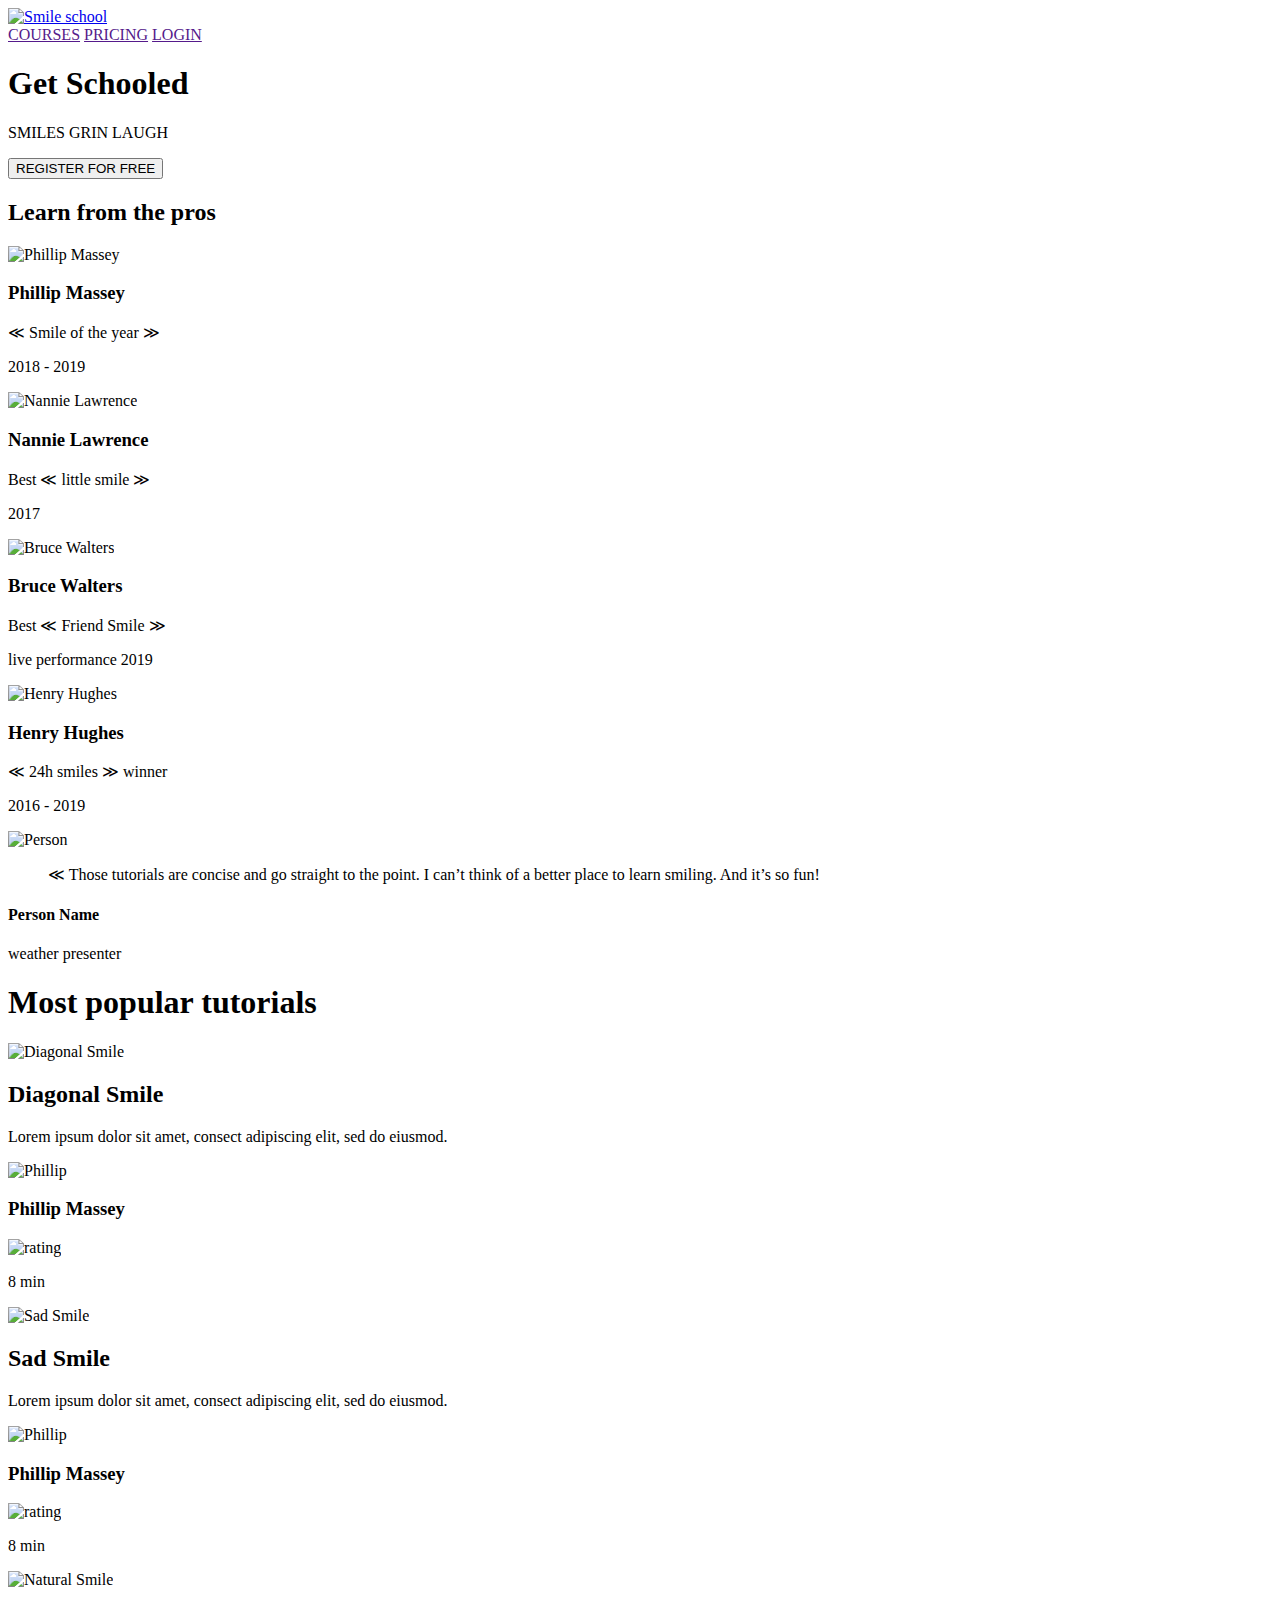
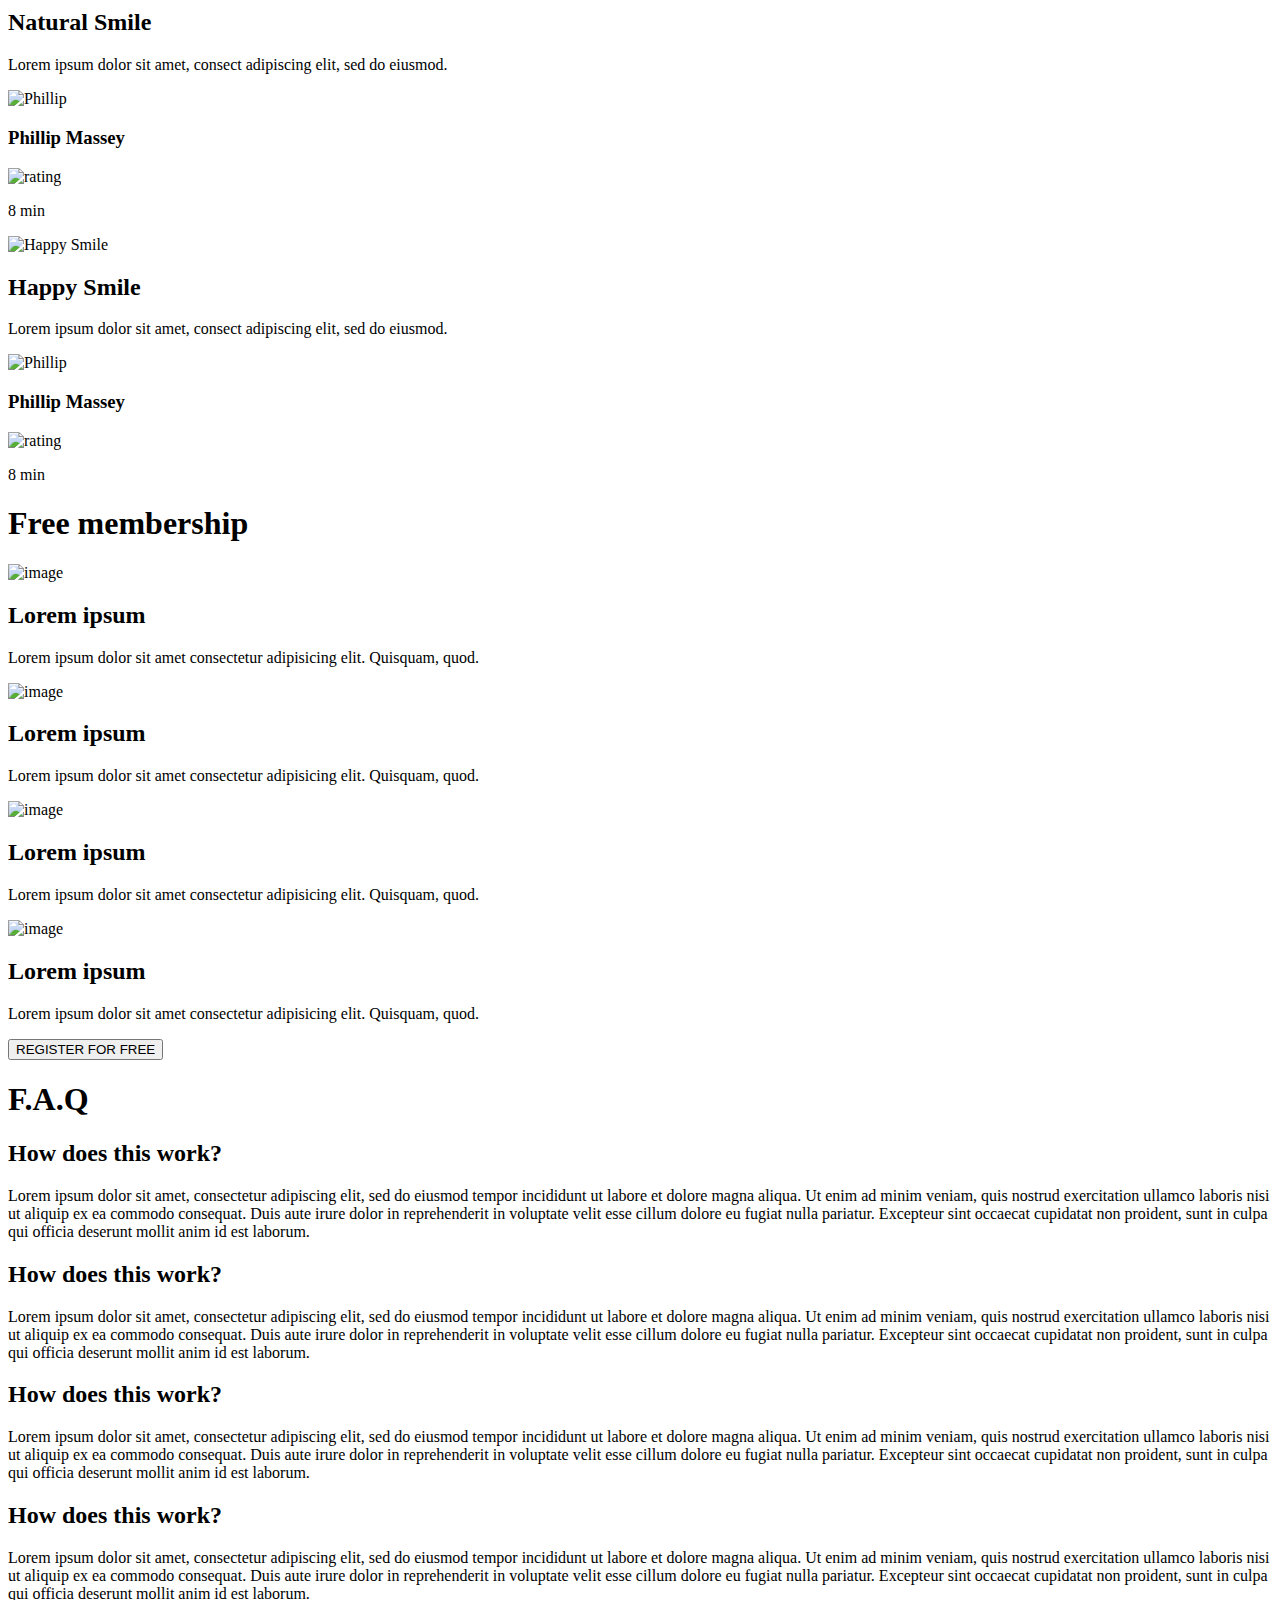
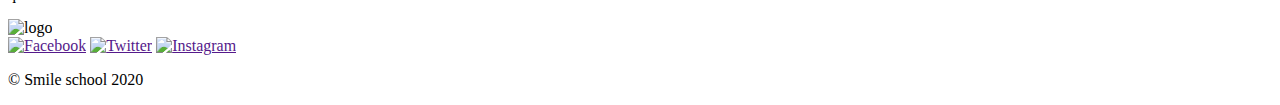
==== css_advanced/index.html @ 61620a1b "my web" ====
<!DOCTYPE html>
<html lang="en">
<head>
  <title>School Page</title>
</head>
<body>
  <header>
    <div><a href="http://bitly.ws/Gkir"><img src="./imgs/smile_school_logo.png" alt="Smile school"></a>
    </div>
    <div>
        <a href="">COURSES</a>
        <a href="">PRICING</a>
        <a href="">LOGIN</a>
    </div>
  </header>
  <main>
    <section>
        <div>
            <h1>Get Schooled
            </h1>
            <p>
                <span>SMILES</span>
                <span>GRIN</span>
                <span>LAUGH</span>
            </p>
            <button>REGISTER FOR FREE</button>
        </div>
        <div>
            <h2><span>Learn</span> from the pros</h2>
            <div>
            <img src="./imgs/Phillip.png" alt="Phillip Massey">
            <h3>Phillip Massey</h3>
            <p>&NestedLessLess; Smile of the year &NestedGreaterGreater;</p>
            <p>2018 - 2019 </p>
            </div>

            <div>
            <img src="./imgs/Nannie.png" alt="Nannie Lawrence">
            <h3>Nannie Lawrence</h3>
            <p>Best &NestedLessLess; little smile &NestedGreaterGreater;</p>
            <p>2017 </p>
            </div>

            <div>
            <img src="./imgs/Bruce.png" alt="Bruce Walters">
            <h3>Bruce Walters</h3>
            <p>Best &NestedLessLess; Friend Smile &NestedGreaterGreater;</p>
            <p>live performance 2019 </p>
            </div>

            <div>
            <img src="./imgs/Henry.png" alt="Henry Hughes">
            <h3>Henry Hughes</h3>
            <p>&NestedLessLess; 24h smiles &NestedGreaterGreater; winner</p>
            <p>2016 - 2019 </p>
            </div>
        </div>
    </section>
    <section>
        <div>
        <img src="./imgs/Person.png" alt="Person">
        <div>
            <blockquote>
                &NestedLessLess; Those tutorials are concise and go straight to the point. I can’t think of a better
                place to learn smiling. And it’s so fun!
            </blockquote>
            <h4>Person Name</h4>
            <P>weather presenter</P>
            </div>
        </div>
    </section>
    <section>
        <h1>Most <span>popular</span> tutorials</h1>
        <div>
            <div>
                <img src="./imgs/Diagonal_Smile.png" alt="Diagonal Smile">
                <h2 class="video_title">Diagonal Smile</h2>
                <p class="video-desc">
                    Lorem ipsum dolor sit amet, consect adipiscing elit, sed do eiusmod.</p>
                
                    <div class="author">
                <img src="imgs/Phillip_TN.png" alt="Phillip">
                <h3>Phillip Massey</h3>
                </div>
                
                <div class="rating">
                <img src="./svgs/Star_1.svg" alt="rating">
                <img src="./svgs/Star_2.svg" alt="">
                <img src="./svgs/Star_3.svg" alt="">
                <img src="./svgs/Star_4.svg" alt="">
                <img src="./svgs/Star_5.svg" alt="">
                </div>
                <p class="duration">8 min</p>
            </div>

            <div>
                <img src="./imgs/Sad_Smile.png" alt="Sad Smile">
                <h2 class="video_title">Sad Smile</h2>
                <p class="video-desc">
                    Lorem ipsum dolor sit amet, consect adipiscing elit, sed do eiusmod.</p>
                
                    <div class="author">
                <img src="./imgs/Phillip_TN.png" alt="Phillip">
                <h3>Phillip Massey</h3>
                </div>
                
                <div class="rating">
                <img src="./svgs/Star_1.svg" alt="rating">
                <img src="./svgs/Star_2.svg" alt="">
                <img src="./svgs/Star_3.svg" alt="">
                <img src="./svgs/Star_4.svg" alt="">
                <img src="./svgs/Star_5.svg" alt="">
                </div>
                <p class="duration">8 min</p>
            </div>
            <div>
                <img src="./imgs/Natural_Smile.png" alt="Natural Smile">
                <h2 class="video_title">Natural Smile</h2>
                <p class="video-desc">
                    Lorem ipsum dolor sit amet, consect adipiscing elit, sed do eiusmod.</p>
                
                <div class="author">
                <img src="imgs/Phillip_TN.png" alt="Phillip">
                <h3>Phillip Massey</h3>
                </div>
                
                <div class="rating">
                <img src="./svgs/Star_1.svg" alt="rating">
                <img src="./svgs/Star_2.svg" alt="">
                <img src="./svgs/Star_3.svg" alt="">
                <img src="./svgs/Star_4.svg" alt="">
                <img src="./svgs/Star_5.svg" alt="">
                </div>
                <p class="duration">8 min</p>
            </div>
            <div>
                <img src="./imgs/Happy_Smile.png" alt="Happy Smile">
                <h2 class="video_title">Happy Smile</h2>
                <p class="video-desc">
                    Lorem ipsum dolor sit amet, consect adipiscing elit, sed do eiusmod.</p>
                
                <div class="author">
                <img src="imgs/Phillip_TN.png" alt="Phillip">
                <h3>Phillip Massey</h3>
                </div>
                
                <div class="rating">
                <img src="./svgs/Star_1.svg" alt="rating">
                <img src="./svgs/Star_2.svg" alt="">
                <img src="./svgs/Star_3.svg" alt="">
                <img src="./svgs/Star_4.svg" alt="">
                <img src="./svgs/Star_5.svg" alt="">
                </div>
                <p class="duration">8 min</p>
            </div>
        </div>
    </section>
    <section>
        <h1><span>Free</span> membership</h1>
        <div>
            <img src="./svgs/smile.svg" alt="image">
            <h2>Lorem ipsum</h2>
            <p>Lorem ipsum dolor sit amet consectetur adipisicing elit. Quisquam, quod.</p>
        </div> 
        <div>
            <img src="./svgs/smile.svg" alt="image">
            <h2>Lorem ipsum</h2>
            <p>Lorem ipsum dolor sit amet consectetur adipisicing elit. Quisquam, quod.</p>
        </div>
        <div>
            <img src="./svgs/smile.svg" alt="image">
            <h2>Lorem ipsum</h2>
            <p>Lorem ipsum dolor sit amet consectetur adipisicing elit. Quisquam, quod.</p>
        </div>
        <div>
            <img src="./svgs/smile.svg" alt="image">
            <h2>Lorem ipsum</h2>
            <p>Lorem ipsum dolor sit amet consectetur adipisicing elit. Quisquam, quod.</p>
        </div>
        <button class="free_registration">REGISTER FOR FREE</button>
    </section>
    <section>
        <h1>F.A.Q</h1>
        <div>
            <div>
                <div>
                    <h2>How does this work?</h2>
                    <p>
                        Lorem ipsum dolor sit amet, consectetur adipiscing elit, sed do eiusmod tempor incididunt ut
                        labore et dolore magna aliqua. Ut enim ad minim veniam, quis nostrud exercitation ullamco
                        laboris nisi ut aliquip ex ea commodo consequat. Duis aute irure dolor in reprehenderit in
                        voluptate velit esse cillum dolore eu fugiat nulla pariatur. Excepteur sint occaecat
                        cupidatat
                        non proident, sunt in culpa qui officia deserunt mollit anim id est laborum.
                    </p>
                </div>
                <div>
                    <h2>How does this work?</h2>
                    <p>
                        Lorem ipsum dolor sit amet, consectetur adipiscing elit, sed do eiusmod tempor incididunt ut
                        labore et dolore magna aliqua. Ut enim ad minim veniam, quis nostrud exercitation ullamco
                        laboris nisi ut aliquip ex ea commodo consequat. Duis aute irure dolor in reprehenderit in
                        voluptate velit esse cillum dolore eu fugiat nulla pariatur. Excepteur sint occaecat
                        cupidatat
                        non proident, sunt in culpa qui officia deserunt mollit anim id est laborum.
                    </p>
                </div>
            </div>
            <div>
                <div>
                    <h2>How does this work?</h2>
                    <p>
                        Lorem ipsum dolor sit amet, consectetur adipiscing elit, sed do eiusmod tempor incididunt ut
                        labore et dolore magna aliqua. Ut enim ad minim veniam, quis nostrud exercitation ullamco
                        laboris nisi ut aliquip ex ea commodo consequat. Duis aute irure dolor in reprehenderit in
                        voluptate velit esse cillum dolore eu fugiat nulla pariatur. Excepteur sint occaecat
                        cupidatat
                        non proident, sunt in culpa qui officia deserunt mollit anim id est laborum.
                    </p>
                </div>
                <div>
                    <h2>How does this work?</h2>
                    <p>
                        Lorem ipsum dolor sit amet, consectetur adipiscing elit, sed do eiusmod tempor incididunt ut
                        labore et dolore magna aliqua. Ut enim ad minim veniam, quis nostrud exercitation ullamco
                        laboris nisi ut aliquip ex ea commodo consequat. Duis aute irure dolor in reprehenderit in
                        voluptate velit esse cillum dolore eu fugiat nulla pariatur. Excepteur sint occaecat
                        cupidatat
                        non proident, sunt in culpa qui officia deserunt mollit anim id est laborum.
                    </p>
                </div>
            </div>
        </div>
    </section>
</main>
<footer>
    <div>
        <div>
            <img src="./imgs/smile_school_logo.png" alt="logo">
            <div class="social media">
                <a href=""><img src="./svgs/Facebook.svg" alt="Facebook"></a>
                <a href=""><img src="./svgs/Twitter.svg" alt="Twitter"></a>
                <a href=""><img src="./svgs/Instagram.svg" alt="Instagram"></a>
            </div>
        </div>
        <p>&#169; Smile school 2020</p> 
    </div>
</footer>
</body>
</html>
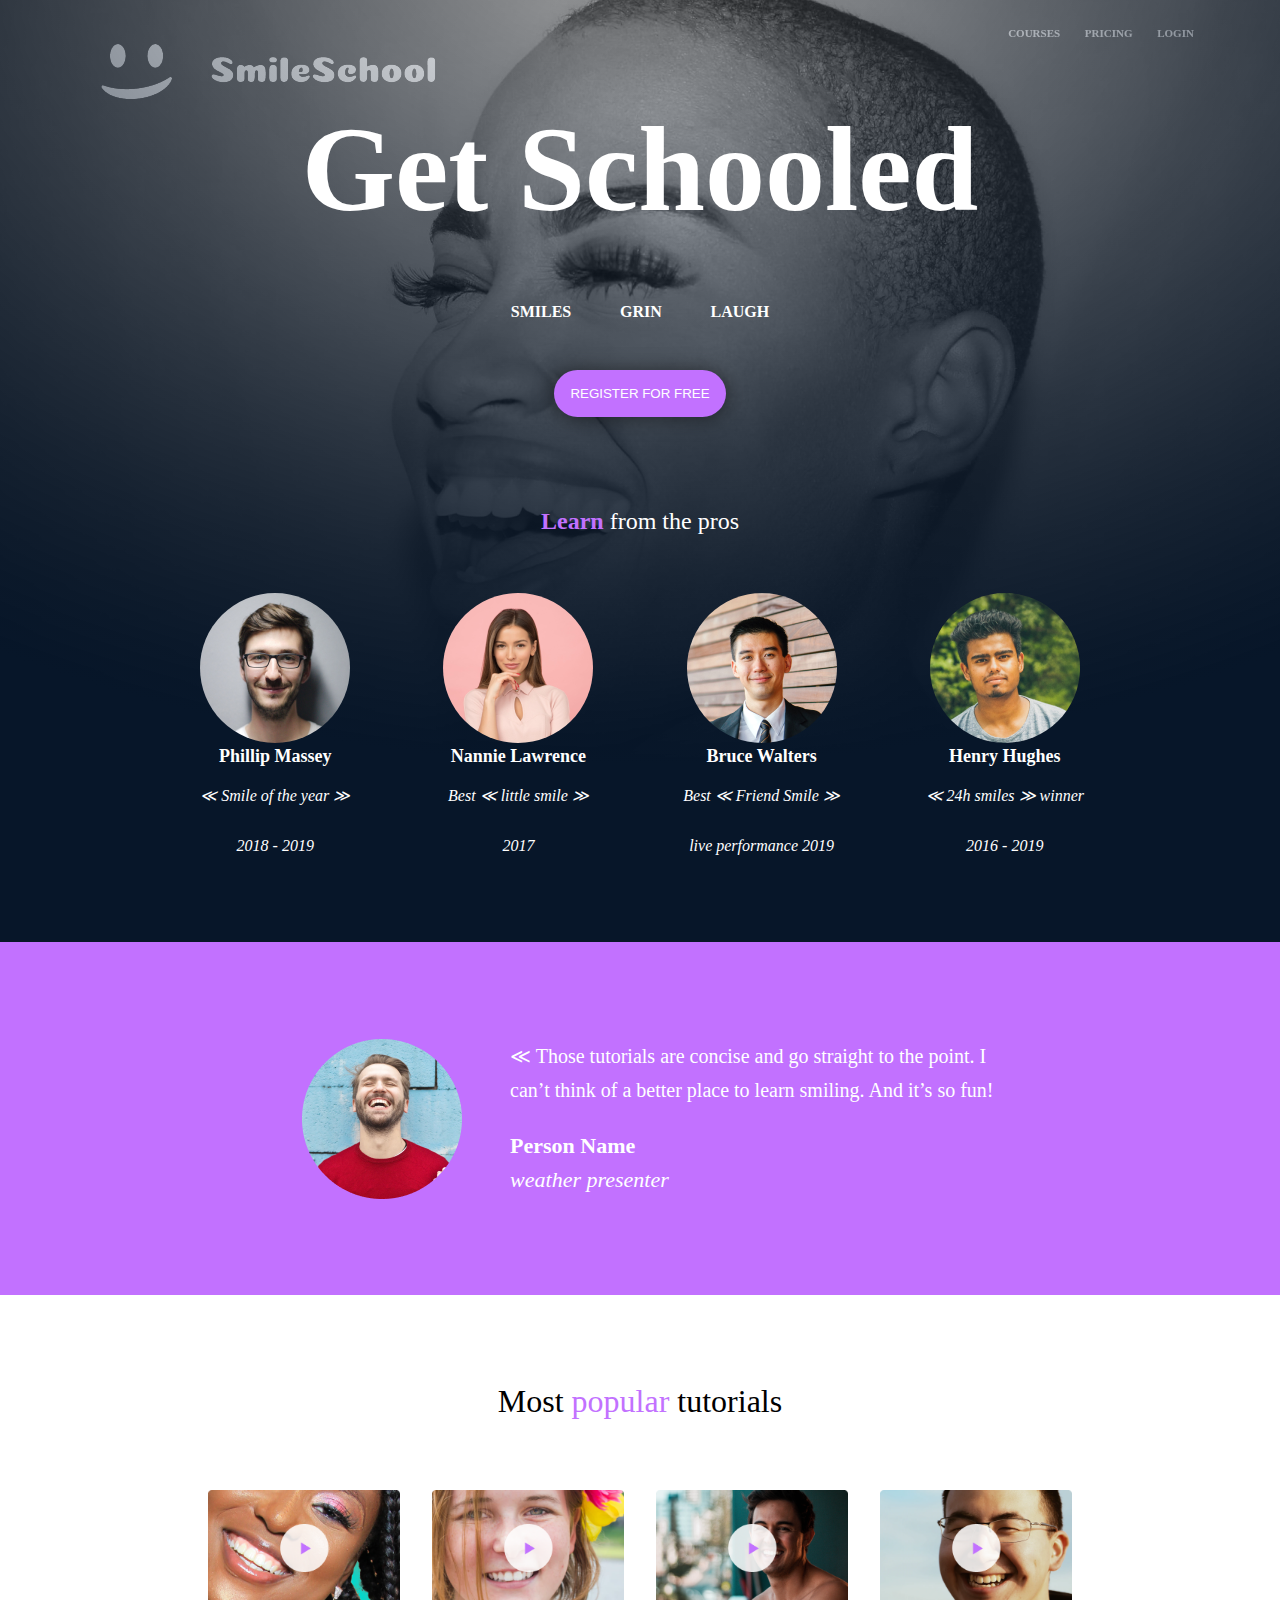
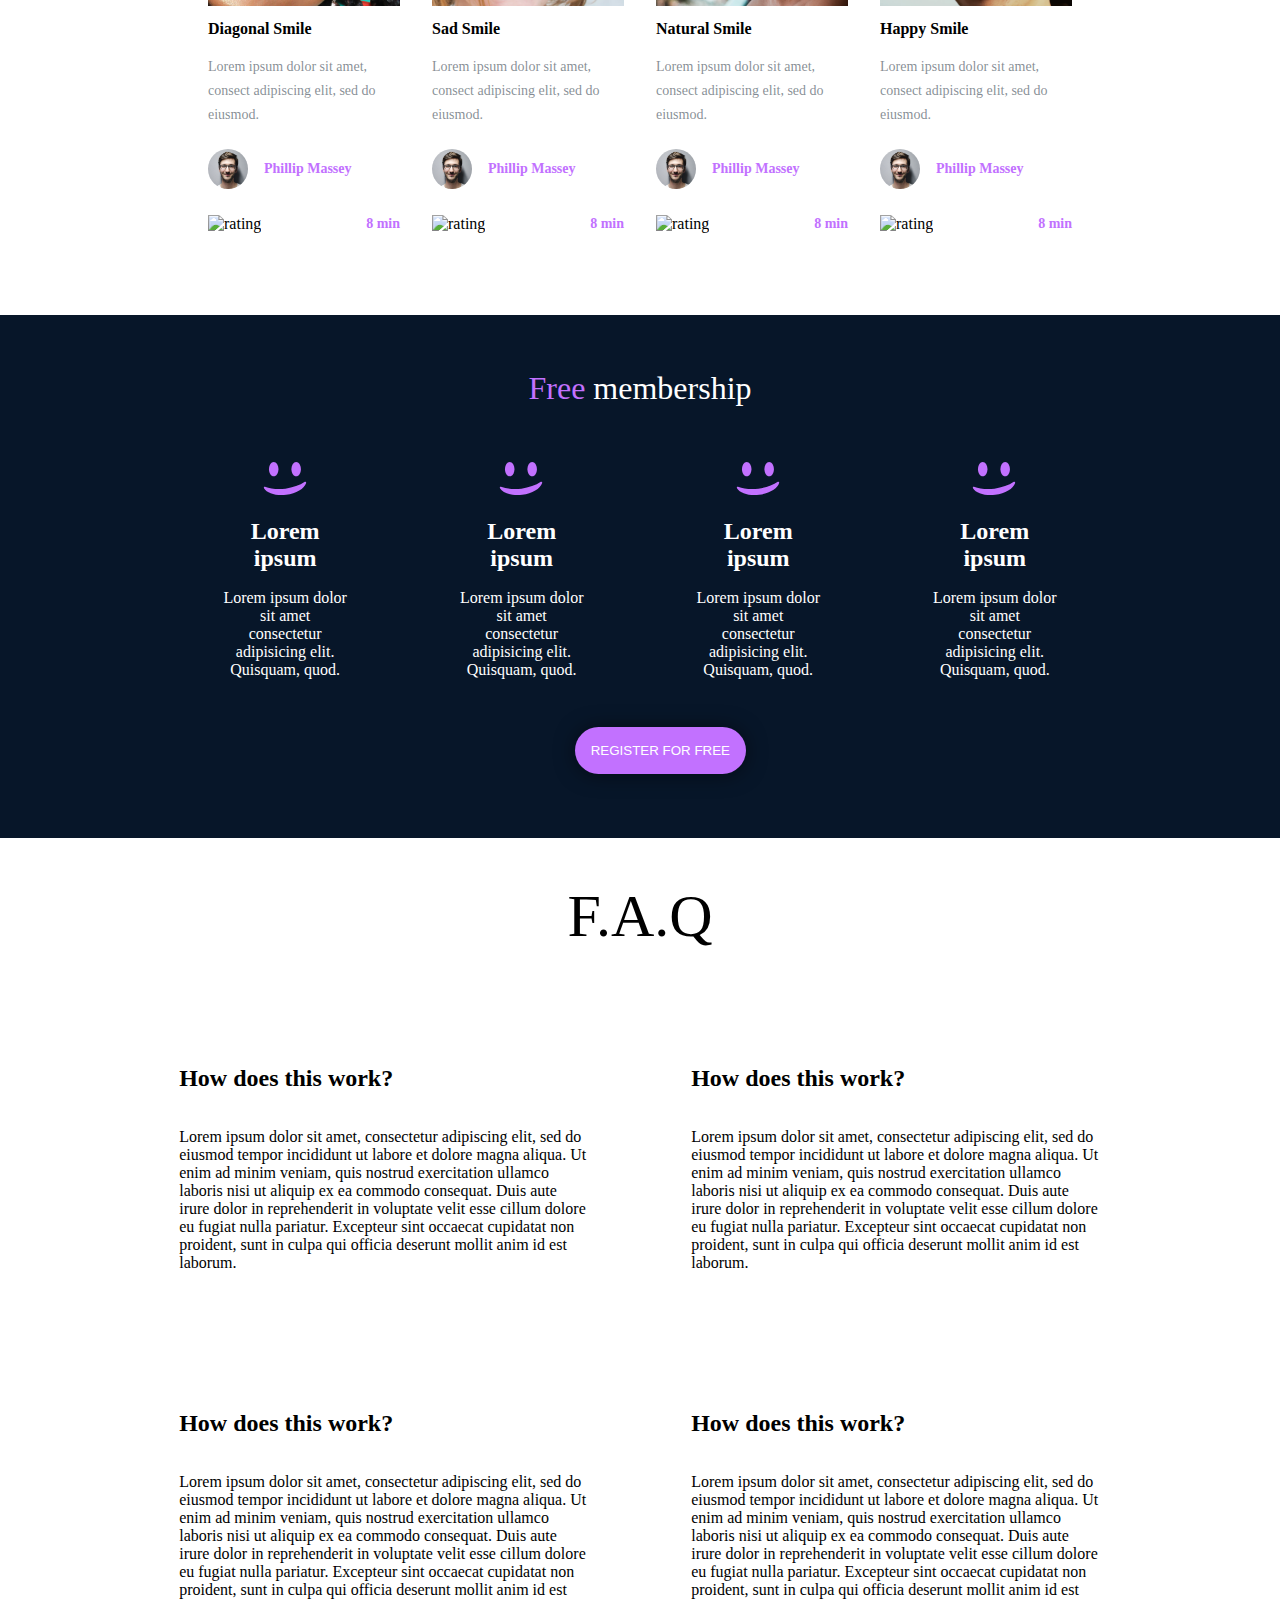
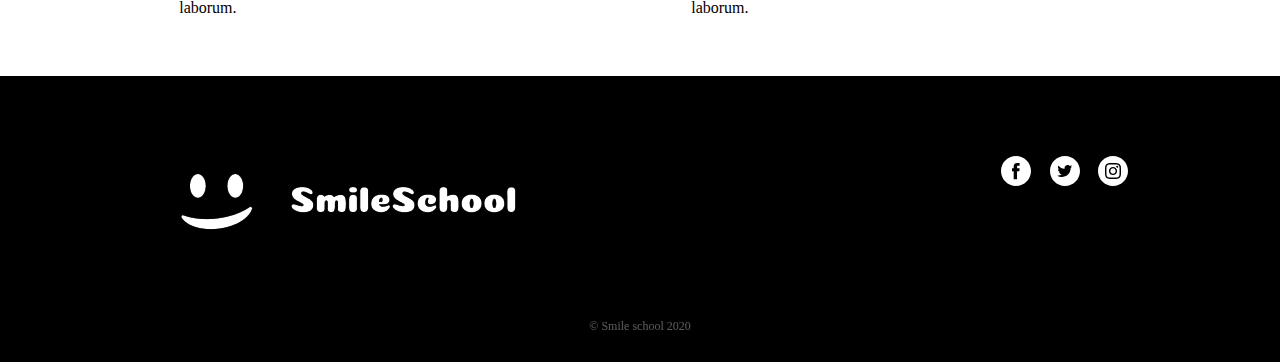
==== commit 7e24f5f6: "my web" ====
--- a/css_advanced/index.html
+++ b/css_advanced/index.html
@@ -1,189 +1,229 @@
 <!DOCTYPE html>
 <html lang="en">
 <head>
-  <title>School Page</title>
+    <title>School Page</title>
+    <meta charset="UTF-8">
+    <meta http-equiv="X-UA-Compatible" content="IE=edge">
+    <meta name="viewport" content="width=device-width, initial-scale=1.0">
+    <link rel="stylesheet" href="styles.css">
 </head>
 <body>
-  <header>
-    <div><a href="http://bitly.ws/Gkir"><img src="./imgs/smile_school_logo.png" alt="Smile school"></a>
+<header>
+    <div class="logo"><a href="http://bitly.ws/Gkir"><img src="./imgs/smile_school_logo.png" alt="Smile school"></a>
     </div>
-    <div>
+    <div class="nav-urls">
         <a href="">COURSES</a>
         <a href="">PRICING</a>
         <a href="">LOGIN</a>
     </div>
-  </header>
-  <main>
-    <section>
-        <div>
-            <h1>Get Schooled
+</header>
+<main>
+    <section class="main_section">
+        <div class="Schooled">
+            <h1 class="title">Get Schooled
             </h1>
-            <p>
+            <p class="sub-title">
                 <span>SMILES</span>
                 <span>GRIN</span>
                 <span>LAUGH</span>
             </p>
-            <button>REGISTER FOR FREE</button>
-        </div>
-        <div>
-            <h2><span>Learn</span> from the pros</h2>
-            <div>
-            <img src="./imgs/Phillip.png" alt="Phillip Massey">
-            <h3>Phillip Massey</h3>
-            <p>&NestedLessLess; Smile of the year &NestedGreaterGreater;</p>
-            <p>2018 - 2019 </p>
-            </div>
-
-            <div>
-            <img src="./imgs/Nannie.png" alt="Nannie Lawrence">
-            <h3>Nannie Lawrence</h3>
-            <p>Best &NestedLessLess; little smile &NestedGreaterGreater;</p>
-            <p>2017 </p>
-            </div>
-
-            <div>
-            <img src="./imgs/Bruce.png" alt="Bruce Walters">
-            <h3>Bruce Walters</h3>
-            <p>Best &NestedLessLess; Friend Smile &NestedGreaterGreater;</p>
-            <p>live performance 2019 </p>
-            </div>
-
-            <div>
-            <img src="./imgs/Henry.png" alt="Henry Hughes">
-            <h3>Henry Hughes</h3>
-            <p>&NestedLessLess; 24h smiles &NestedGreaterGreater; winner</p>
-            <p>2016 - 2019 </p>
-            </div>
-        </div>
-    </section>
-    <section>
-        <div>
+            <button class="reg_button">REGISTER FOR FREE</button>
+        </div>
+        <div class="learn">
+            <h2 class="learn_title"><span class="secondary_colour">Learn</span> from the pros</h2>
+            <div class="learn_block">
+                <div class="learn_card">
+                    <img src="./imgs/Phillip.png" alt="Phillip Massey">
+                    <h3>Phillip Massey</h3>
+                    <p>&NestedLessLess; Smile of the year &NestedGreaterGreater;</p>
+                    <p>2018 - 2019 </p>
+                </div>
+
+                <div class="learn_card">
+                    <img src="./imgs/Nannie.png" alt="Nannie Lawrence">
+                    <h3>Nannie Lawrence</h3>
+                    <p>Best &NestedLessLess; little smile &NestedGreaterGreater;</p>
+                    <p>2017 </p>
+                </div>
+
+                <div class="learn_card">
+                    <img src="./imgs/Bruce.png" alt="Bruce Walters">
+                    <h3>Bruce Walters</h3>
+                    <p>Best &NestedLessLess; Friend Smile &NestedGreaterGreater;</p>
+                    <p>live performance 2019 </p>
+                </div>
+
+                <div class="learn_card">
+                    <img src="./imgs/Henry.png" alt="Henry Hughes">
+                    <h3>Henry Hughes</h3>
+                    <p>&NestedLessLess; 24h smiles &NestedGreaterGreater; winner</p>
+                    <p>2016 - 2019 </p>
+                </div>
+            </div>
+        </div>
+    </section>
+    <section class="presenter">
+        <div class="presenter_block">
         <img src="./imgs/Person.png" alt="Person">
         <div>
             <blockquote>
                 &NestedLessLess; Those tutorials are concise and go straight to the point. I can’t think of a better
                 place to learn smiling. And it’s so fun!
             </blockquote>
-            <h4>Person Name</h4>
-            <P>weather presenter</P>
-            </div>
-        </div>
-    </section>
-    <section>
-        <h1>Most <span>popular</span> tutorials</h1>
-        <div>
-            <div>
+            <p class="presenter_name">Person Name</p>
+            <P class="weather">weather presenter</P>
+            </div>
+        </div>
+    </section>
+    <section class="videos">
+        <h1>Most <span class="secondary_colour">popular</span> tutorials</h1>
+        <div class="videos_list">
+            <div class="video_card">
                 <img src="./imgs/Diagonal_Smile.png" alt="Diagonal Smile">
                 <h2 class="video_title">Diagonal Smile</h2>
-                <p class="video-desc">
+                <p class="video_desc">
                     Lorem ipsum dolor sit amet, consect adipiscing elit, sed do eiusmod.</p>
                 
                     <div class="author">
                 <img src="imgs/Phillip_TN.png" alt="Phillip">
                 <h3>Phillip Massey</h3>
                 </div>
-                
-                <div class="rating">
-                <img src="./svgs/Star_1.svg" alt="rating">
-                <img src="./svgs/Star_2.svg" alt="">
-                <img src="./svgs/Star_3.svg" alt="">
-                <img src="./svgs/Star_4.svg" alt="">
-                <img src="./svgs/Star_5.svg" alt="">
-                </div>
-                <p class="duration">8 min</p>
-            </div>
-
-            <div>
+            <div class="rating_duration">
+                <div class="rating">
+                <img src="./svgs/Star_1.svg" alt="rating">
+                <img src="./svgs/Star_2.svg" alt="">
+                <img src="./svgs/Star_3.svg" alt="">
+                <img src="./svgs/Star_4.svg" alt="">
+                <img src="./svgs/Star_5.svg" alt="">
+                </div>
+                <p class="duration">8 min</p>
+            </div>
+            </div>
+
+            <div class="video_card">
                 <img src="./imgs/Sad_Smile.png" alt="Sad Smile">
                 <h2 class="video_title">Sad Smile</h2>
-                <p class="video-desc">
+                <p class="video_desc">
                     Lorem ipsum dolor sit amet, consect adipiscing elit, sed do eiusmod.</p>
                 
                     <div class="author">
                 <img src="./imgs/Phillip_TN.png" alt="Phillip">
                 <h3>Phillip Massey</h3>
                 </div>
-                
-                <div class="rating">
-                <img src="./svgs/Star_1.svg" alt="rating">
-                <img src="./svgs/Star_2.svg" alt="">
-                <img src="./svgs/Star_3.svg" alt="">
-                <img src="./svgs/Star_4.svg" alt="">
-                <img src="./svgs/Star_5.svg" alt="">
-                </div>
-                <p class="duration">8 min</p>
-            </div>
-            <div>
+            <div class="rating_duration">   
+                <div class="rating">
+                <img src="./svgs/Star_1.svg" alt="rating">
+                <img src="./svgs/Star_2.svg" alt="">
+                <img src="./svgs/Star_3.svg" alt="">
+                <img src="./svgs/Star_4.svg" alt="">
+                <img src="./svgs/Star_5.svg" alt="">
+                </div>
+                <p class="duration">8 min</p>
+            </div>
+            </div>
+
+            <div class="video_card">
                 <img src="./imgs/Natural_Smile.png" alt="Natural Smile">
                 <h2 class="video_title">Natural Smile</h2>
-                <p class="video-desc">
+                <p class="video_desc">
                     Lorem ipsum dolor sit amet, consect adipiscing elit, sed do eiusmod.</p>
                 
                 <div class="author">
                 <img src="imgs/Phillip_TN.png" alt="Phillip">
                 <h3>Phillip Massey</h3>
                 </div>
-                
-                <div class="rating">
-                <img src="./svgs/Star_1.svg" alt="rating">
-                <img src="./svgs/Star_2.svg" alt="">
-                <img src="./svgs/Star_3.svg" alt="">
-                <img src="./svgs/Star_4.svg" alt="">
-                <img src="./svgs/Star_5.svg" alt="">
-                </div>
-                <p class="duration">8 min</p>
-            </div>
-            <div>
+            <div class="rating_duration">   
+                <div class="rating">
+                <img src="./svgs/Star_1.svg" alt="rating">
+                <img src="./svgs/Star_2.svg" alt="">
+                <img src="./svgs/Star_3.svg" alt="">
+                <img src="./svgs/Star_4.svg" alt="">
+                <img src="./svgs/Star_5.svg" alt="">
+                </div>
+                <p class="duration">8 min</p>
+            </div>
+            </div>
+
+            <div class="video_card">
                 <img src="./imgs/Happy_Smile.png" alt="Happy Smile">
                 <h2 class="video_title">Happy Smile</h2>
-                <p class="video-desc">
+                <p class="video_desc">
                     Lorem ipsum dolor sit amet, consect adipiscing elit, sed do eiusmod.</p>
                 
                 <div class="author">
                 <img src="imgs/Phillip_TN.png" alt="Phillip">
                 <h3>Phillip Massey</h3>
                 </div>
-                
-                <div class="rating">
-                <img src="./svgs/Star_1.svg" alt="rating">
-                <img src="./svgs/Star_2.svg" alt="">
-                <img src="./svgs/Star_3.svg" alt="">
-                <img src="./svgs/Star_4.svg" alt="">
-                <img src="./svgs/Star_5.svg" alt="">
-                </div>
-                <p class="duration">8 min</p>
-            </div>
-        </div>
-    </section>
-    <section>
-        <h1><span>Free</span> membership</h1>
-        <div>
-            <img src="./svgs/smile.svg" alt="image">
-            <h2>Lorem ipsum</h2>
-            <p>Lorem ipsum dolor sit amet consectetur adipisicing elit. Quisquam, quod.</p>
-        </div> 
-        <div>
-            <img src="./svgs/smile.svg" alt="image">
-            <h2>Lorem ipsum</h2>
-            <p>Lorem ipsum dolor sit amet consectetur adipisicing elit. Quisquam, quod.</p>
-        </div>
-        <div>
-            <img src="./svgs/smile.svg" alt="image">
-            <h2>Lorem ipsum</h2>
-            <p>Lorem ipsum dolor sit amet consectetur adipisicing elit. Quisquam, quod.</p>
-        </div>
-        <div>
-            <img src="./svgs/smile.svg" alt="image">
-            <h2>Lorem ipsum</h2>
-            <p>Lorem ipsum dolor sit amet consectetur adipisicing elit. Quisquam, quod.</p>
-        </div>
-        <button class="free_registration">REGISTER FOR FREE</button>
-    </section>
-    <section>
+            <div class="rating_duration">   
+                <div class="rating">
+                <img src="./svgs/Star_1.svg" alt="rating">
+                <img src="./svgs/Star_2.svg" alt="">
+                <img src="./svgs/Star_3.svg" alt="">
+                <img src="./svgs/Star_4.svg" alt="">
+                <img src="./svgs/Star_5.svg" alt="">
+                </div>
+                <p class="duration">8 min</p>
+            </div>
+            </div>
+        </div>
+    </section>
+    <section class="membership">
+        <h1><span class="secondary_colour">Free</span> membership</h1>
+        <div class="membership_lists">
+            <div class="membership_card">        
+                <img src="./svgs/smile.svg" alt="image">
+                <h2>Lorem ipsum</h2>
+                <p>Lorem ipsum dolor sit amet consectetur adipisicing elit. Quisquam, quod.</p>
+            </div>
+       
+            <div class="membership_card">
+                <img src="./svgs/smile.svg" alt="image">
+                <h2>Lorem ipsum</h2>
+                <p>Lorem ipsum dolor sit amet consectetur adipisicing elit. Quisquam, quod.</p>
+            </div>
+        
+            <div class="membership_card">
+                <img src="./svgs/smile.svg" alt="image">
+                <h2>Lorem ipsum</h2>
+                <p>Lorem ipsum dolor sit amet consectetur adipisicing elit. Quisquam, quod.</p>
+            </div>
+        
+            <div class="membership_card">
+                <img src="./svgs/smile.svg" alt="image">
+                <h2>Lorem ipsum</h2>
+                <p>Lorem ipsum dolor sit amet consectetur adipisicing elit. Quisquam, quod.</p>
+            </div>
+        </div>
+        <button class="reg_button">REGISTER FOR FREE</button>
+    </section>
+    <section class="faq">
         <h1>F.A.Q</h1>
-        <div>
-            <div>
-                <div>
+        <div class="faq_lists">
+            <div class="faq_question">
+                <h2>How does this work?</h2>
+                    <p>
+                        Lorem ipsum dolor sit amet, consectetur adipiscing elit, sed do eiusmod tempor incididunt ut
+                        labore et dolore magna aliqua. Ut enim ad minim veniam, quis nostrud exercitation ullamco
+                        laboris nisi ut aliquip ex ea commodo consequat. Duis aute irure dolor in reprehenderit in
+                        voluptate velit esse cillum dolore eu fugiat nulla pariatur. Excepteur sint occaecat
+                        cupidatat
+                        non proident, sunt in culpa qui officia deserunt mollit anim id est laborum.
+                    </p>
+            </div>
+                <div class="faq_question">
+                    <h2>How does this work?</h2>
+                        <p>
+                        Lorem ipsum dolor sit amet, consectetur adipiscing elit, sed do eiusmod tempor incididunt ut
+                        labore et dolore magna aliqua. Ut enim ad minim veniam, quis nostrud exercitation ullamco
+                        laboris nisi ut aliquip ex ea commodo consequat. Duis aute irure dolor in reprehenderit in
+                        voluptate velit esse cillum dolore eu fugiat nulla pariatur. Excepteur sint occaecat
+                        cupidatat
+                        non proident, sunt in culpa qui officia deserunt mollit anim id est laborum.
+                        </p>
+                </div>
+            </div>
+            <div class="faq_lists2">
+                <div class="faq_question">
                     <h2>How does this work?</h2>
                     <p>
                         Lorem ipsum dolor sit amet, consectetur adipiscing elit, sed do eiusmod tempor incididunt ut
@@ -194,7 +234,7 @@
                         non proident, sunt in culpa qui officia deserunt mollit anim id est laborum.
                     </p>
                 </div>
-                <div>
+                <div class="faq_question">
                     <h2>How does this work?</h2>
                     <p>
                         Lorem ipsum dolor sit amet, consectetur adipiscing elit, sed do eiusmod tempor incididunt ut
@@ -206,36 +246,12 @@
                     </p>
                 </div>
             </div>
-            <div>
-                <div>
-                    <h2>How does this work?</h2>
-                    <p>
-                        Lorem ipsum dolor sit amet, consectetur adipiscing elit, sed do eiusmod tempor incididunt ut
-                        labore et dolore magna aliqua. Ut enim ad minim veniam, quis nostrud exercitation ullamco
-                        laboris nisi ut aliquip ex ea commodo consequat. Duis aute irure dolor in reprehenderit in
-                        voluptate velit esse cillum dolore eu fugiat nulla pariatur. Excepteur sint occaecat
-                        cupidatat
-                        non proident, sunt in culpa qui officia deserunt mollit anim id est laborum.
-                    </p>
-                </div>
-                <div>
-                    <h2>How does this work?</h2>
-                    <p>
-                        Lorem ipsum dolor sit amet, consectetur adipiscing elit, sed do eiusmod tempor incididunt ut
-                        labore et dolore magna aliqua. Ut enim ad minim veniam, quis nostrud exercitation ullamco
-                        laboris nisi ut aliquip ex ea commodo consequat. Duis aute irure dolor in reprehenderit in
-                        voluptate velit esse cillum dolore eu fugiat nulla pariatur. Excepteur sint occaecat
-                        cupidatat
-                        non proident, sunt in culpa qui officia deserunt mollit anim id est laborum.
-                    </p>
-                </div>
-            </div>
         </div>
     </section>
 </main>
 <footer>
-    <div>
-        <div>
+    <div class="footer_section">
+        <div class="footer_nav">
             <img src="./imgs/smile_school_logo.png" alt="logo">
             <div class="social media">
                 <a href=""><img src="./svgs/Facebook.svg" alt="Facebook"></a>
--- a/css_advanced/styles.css
+++ b/css_advanced/styles.css
@@ -0,0 +1,354 @@
+body{
+    font-family:"Source Sans Pro";
+    font-style:normal;
+}
+header{
+    display: flex;
+    flex: auto;
+    background-image:url("./imgs/Background.png");
+    flex-direction: row;
+    padding: 2% 5% 2% 5%;
+    filter:grayscale(100%);
+    position:absolute;
+    left:-0.025%;
+    right:-0.025%;
+    top: 0%;
+    bottom: -26.48%;
+}
+
+header .logo{
+    flex: 2;
+    z-index: 1;
+}
+
+header .nav-urls{
+    flex: 0.5;
+    font-weight: 700;
+    font-size: 11px;
+    line-height: 15px;
+    z-index: 1;
+    display: flex;
+    justify-content: space-evenly;
+}
+header .nav-urls a {
+  margin-left: 1%;
+  margin-right: 1%;
+  text-decoration: none;
+  color: white;
+}
+    /* position: absolute; */
+
+.main_section{
+  left: 20%;
+  right: 20%;
+  display: flex;
+  flex-direction: column;
+  margin-bottom: -2.6rem;
+  background-blend-mode: color;
+  background: rgba(0, 0, 0, 1);
+  background: radial-gradient(
+    100% 85.9% at 50% -8%,
+    rgba(104, 120, 150, 0) 0%,
+    #071629 100%
+  );
+  color: white;
+}
+.Schooled {
+    display: flex;
+    flex-direction: column;
+    padding-top: 5rem;
+}
+.title {
+    height: 151px;
+    font-weight: 700;
+    font-size: 120px;
+    line-height: 20px;
+    color: #ffffff;
+    text-align: center;
+}
+.sub-title {
+  height: 20px;
+  position: relative;
+  margin-top: -7%;
+  text-align: center;
+  font-weight: 700;
+  font-size: 16px;
+  line-height: 20px;
+  color: #ffffff;
+  display: flex;
+  justify-content: space-around;
+  margin-left: 38%;
+  margin-right: 38%;
+}
+
+.reg_button {
+  background: #c271ff;
+  border-radius: 25px;
+  border: none;
+  padding: 0.7rem;
+  color: white;
+  font-weight: 500;
+  box-shadow: 0px 1px 20px rgba(0, 0, 0, 0.5);
+  position: relative;
+  align-self: center;
+  margin: 2rem;
+  padding: 1rem;
+}
+
+.learn {
+    display: flex;
+    flex-direction: column;
+  }
+
+.secondary_colour {
+  color: #c271ff;
+}
+
+.learn_title {
+  position: relative;
+  align-self: center;
+  padding: 2rem;
+  font-weight: 300;
+  line-height: 40px;
+}
+.learn_title .secondary_colour {
+  font-weight: 700;
+}
+.learn_block {
+  display: flex;
+  flex-direction: row;
+  justify-content: center;
+}
+.learn_card {
+  width: 19%;
+  /* padding: 1.5% 4% 1.5% 4%;*/
+  margin-bottom: 7rem;
+  display: flex;
+  flex-direction: column;
+  justify-content: center;
+  align-items: center;
+}
+.learn img {
+  border-radius: 50%;
+  max-width: 80%;
+}
+.learn_card h3 {
+  font-weight: 900;
+  font-size: 18px;
+  margin-top: 0.2rem;
+  margin-bottom: 0.2rem;
+  text-align: center;
+}
+.learn_card p {
+  font-style: italic;
+  text-align: center;
+  font-size: 16px;
+}
+main {
+  position: relative;
+  display: flex;
+  flex-direction: column;
+  margin: -8px;
+}
+
+.presenter {
+  /* position: absolute; */
+  background-color: #c271ff;
+  padding: 6%;
+}
+.presenter_block {
+  display: flex;
+  flex-direction: row;
+  justify-content: center;
+  align-items: center;
+  color: white;
+  padding-left: 20%;
+  padding-right: 13%;
+}
+.presenter_block img {
+  width: 160px;
+  height: 160px;
+  margin-right: 3rem;
+}
+.presenter_block blockquote {
+  font-weight: 250;
+  font-size: 20px;
+  line-height: 34px;
+  margin-left: 0;
+}
+.presenter_block .presenter_name {
+  font-weight: 700;
+  font-size: 22px;
+  line-height: 34px;
+  margin-bottom: 0;
+}
+.presenter_block .weather {
+  font-style: italic;
+  font-weight: 400;
+  font-size: 22px;
+  line-height: 34px;
+  margin-top: 0;
+}
+.videos {
+  display: flex;
+  flex-direction: column;
+  padding-top: 3rem;
+  padding-bottom: 3rem;
+}
+.videos h1,
+.membership h1,
+.faq h1 {
+  text-align: center;
+}
+.videos h1 {
+  font-weight: 300;
+  font-size: 32px;
+  line-height: 40px;
+  padding-top: 1rem;
+  padding-bottom: 2rem;
+}
+.faq h1 {
+  font-weight: 300;
+  font-size: 60px;
+  line-height: 75px;
+}
+.videos_list {
+  display: flex;
+  flex-direction: row;
+  justify-content: center;
+}
+.video_card {
+  padding: 1rem;
+  display: flex;
+  flex-direction: column;
+  max-width: 15%;
+}
+.video_card h2 {
+  font-weight: 700;
+  font-size: 16px;
+  line-height: 20px;
+  margin-bottom: 0.1rem;
+}
+.video_card .video_desc {
+  font-weight: 400;
+  font-size: 14px;
+  line-height: 24px;
+  color: rgba(7, 22, 41, 0.501584);
+}
+
+.video_card .author {
+  display: flex;
+  align-items: center;
+}
+.author img {
+  border-radius: 50%;
+  width: 40px;
+  height: 40px;
+}
+.author h3 {
+  font-weight: 600;
+  font-size: 14px;
+  line-height: 27px;
+  /* identical to box height, or 193% */
+  color: #c271ff;
+  margin-left: 1rem;
+}
+.rating_duration {
+  display: flex;
+  justify-content: space-between;
+  align-items: center;
+}
+.duration {
+  font-weight: 600;
+  font-size: 14px;
+  line-height: 27px;
+  /* identical to box height, or 193% */
+  text-align: right;
+  color: #c271ff;
+}
+.membership {
+  color: white;
+  background: #071629;
+  padding: 2rem;
+}
+.membership .secondary-color,
+.videos .secondary-color {
+  font-weight: 700;
+  font-size: 32px;
+  line-height: 40px;
+  text-align: center;
+}
+.membership h1 {
+  font-weight: 300;
+  font-size: 32px;
+  line-height: 40px;
+  text-align: center;
+  padding-bottom: 2rem;
+}
+.membership button {
+  left: 42%;
+}
+.membership_lists {
+  display: flex;
+  justify-content: space-evenly;
+  padding-left: 5rem;
+  padding-right: 5rem;
+}
+.membership_card {
+  display: flex;
+  flex-direction: column;
+  max-width: 12%;
+  align-items: center;
+  text-align: center;
+}
+.membership_card h2 {
+  margin-bottom: 0.1rem;
+}
+
+.faq_lists {
+  display: flex;
+  padding-left: 10%;
+  padding-right: 10%;
+}
+
+.faq_lists2 {
+    display: flex;
+    padding-left: 10%;
+    padding-right: 10%;
+  }
+
+.faq_question {
+  display: flex;
+  flex: 50%;
+  flex-direction: column;
+  width: 50%;
+  padding: 5%;
+}
+footer {
+  background: black;
+  padding: 1rem;
+  margin: -8px;
+}
+.footer_section {
+  display: flex;
+  flex-direction: column;
+}
+.footer_nav {
+  display: flex;
+  justify-content: space-between;
+  padding: 4rem 8rem 4rem 8rem;
+}
+
+.footer_nav div a {
+  margin-left: 0.4rem;
+  margin-right: 0.5rem;
+}
+
+.footer_section p {
+  color: white;
+  opacity: 0.35;
+  text-align: center;
+  font-weight: 400;
+  font-size: 12px;
+  line-height: 15px;
+}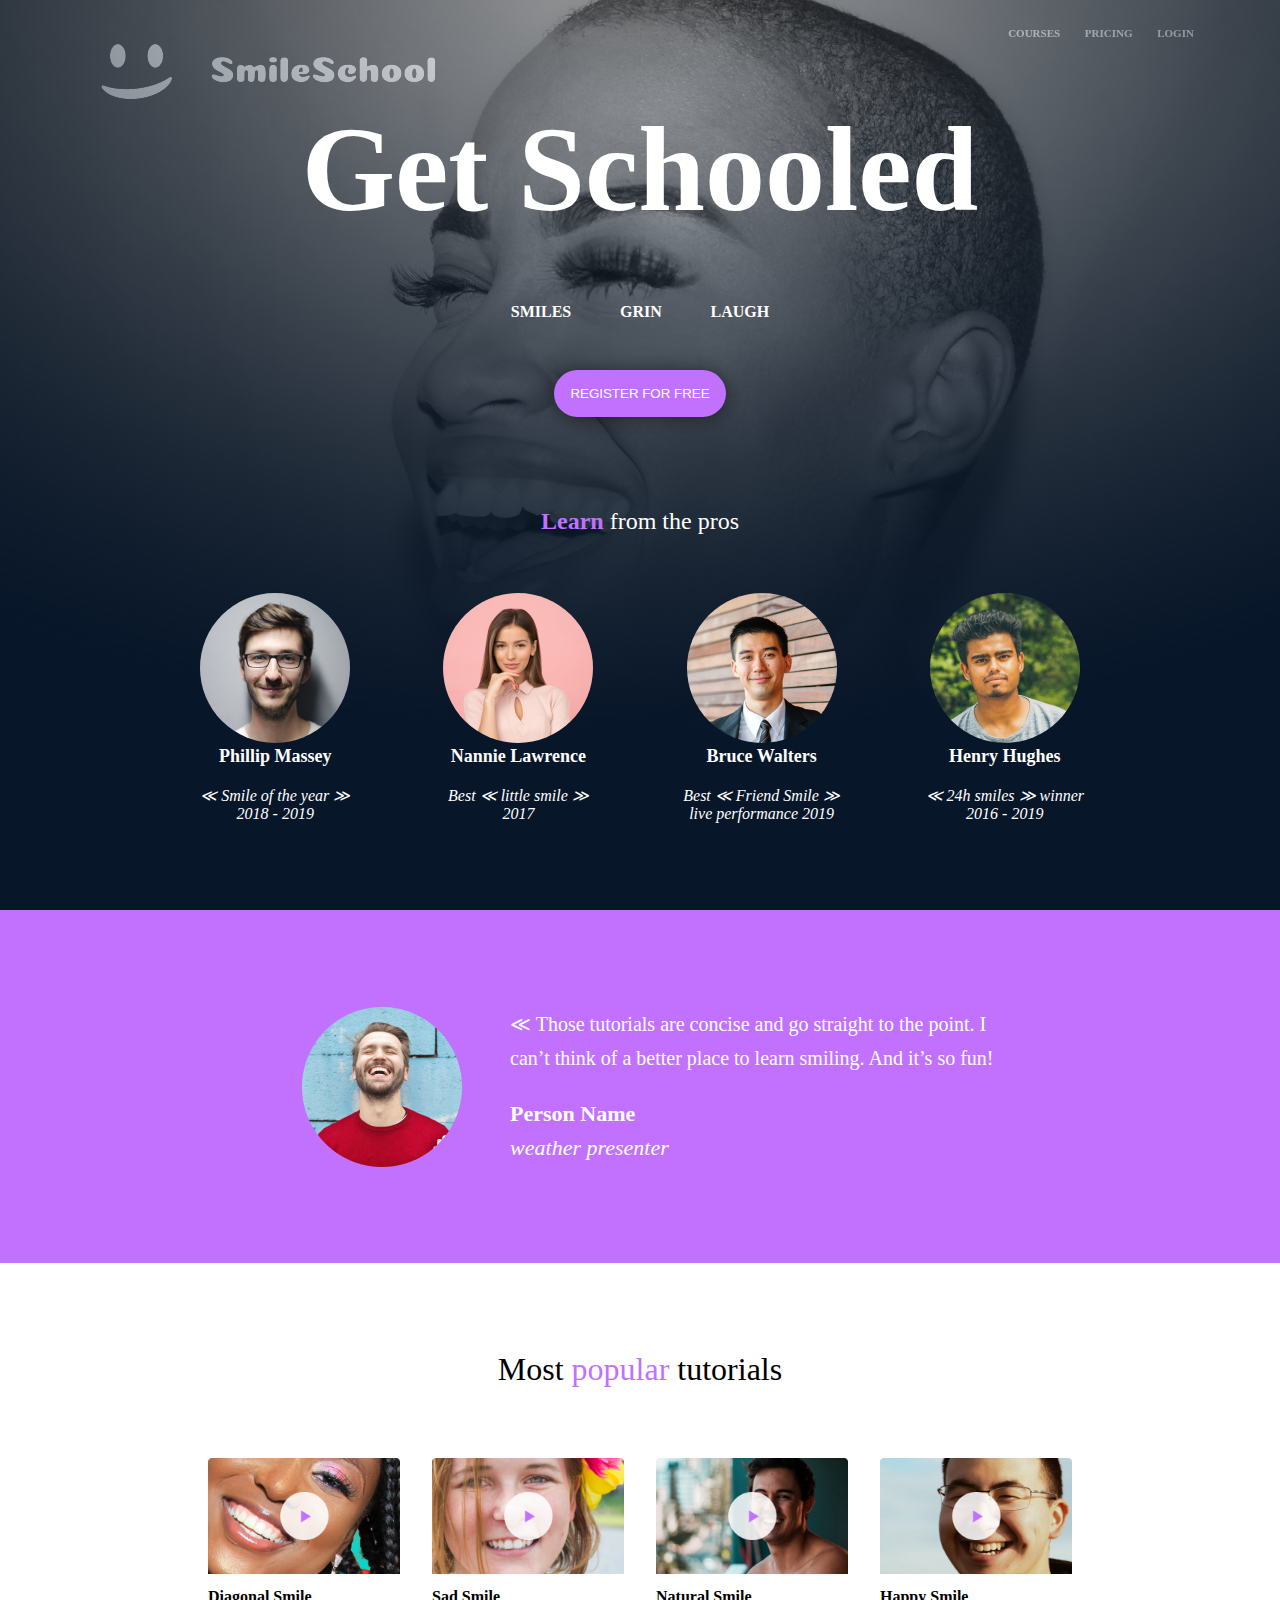
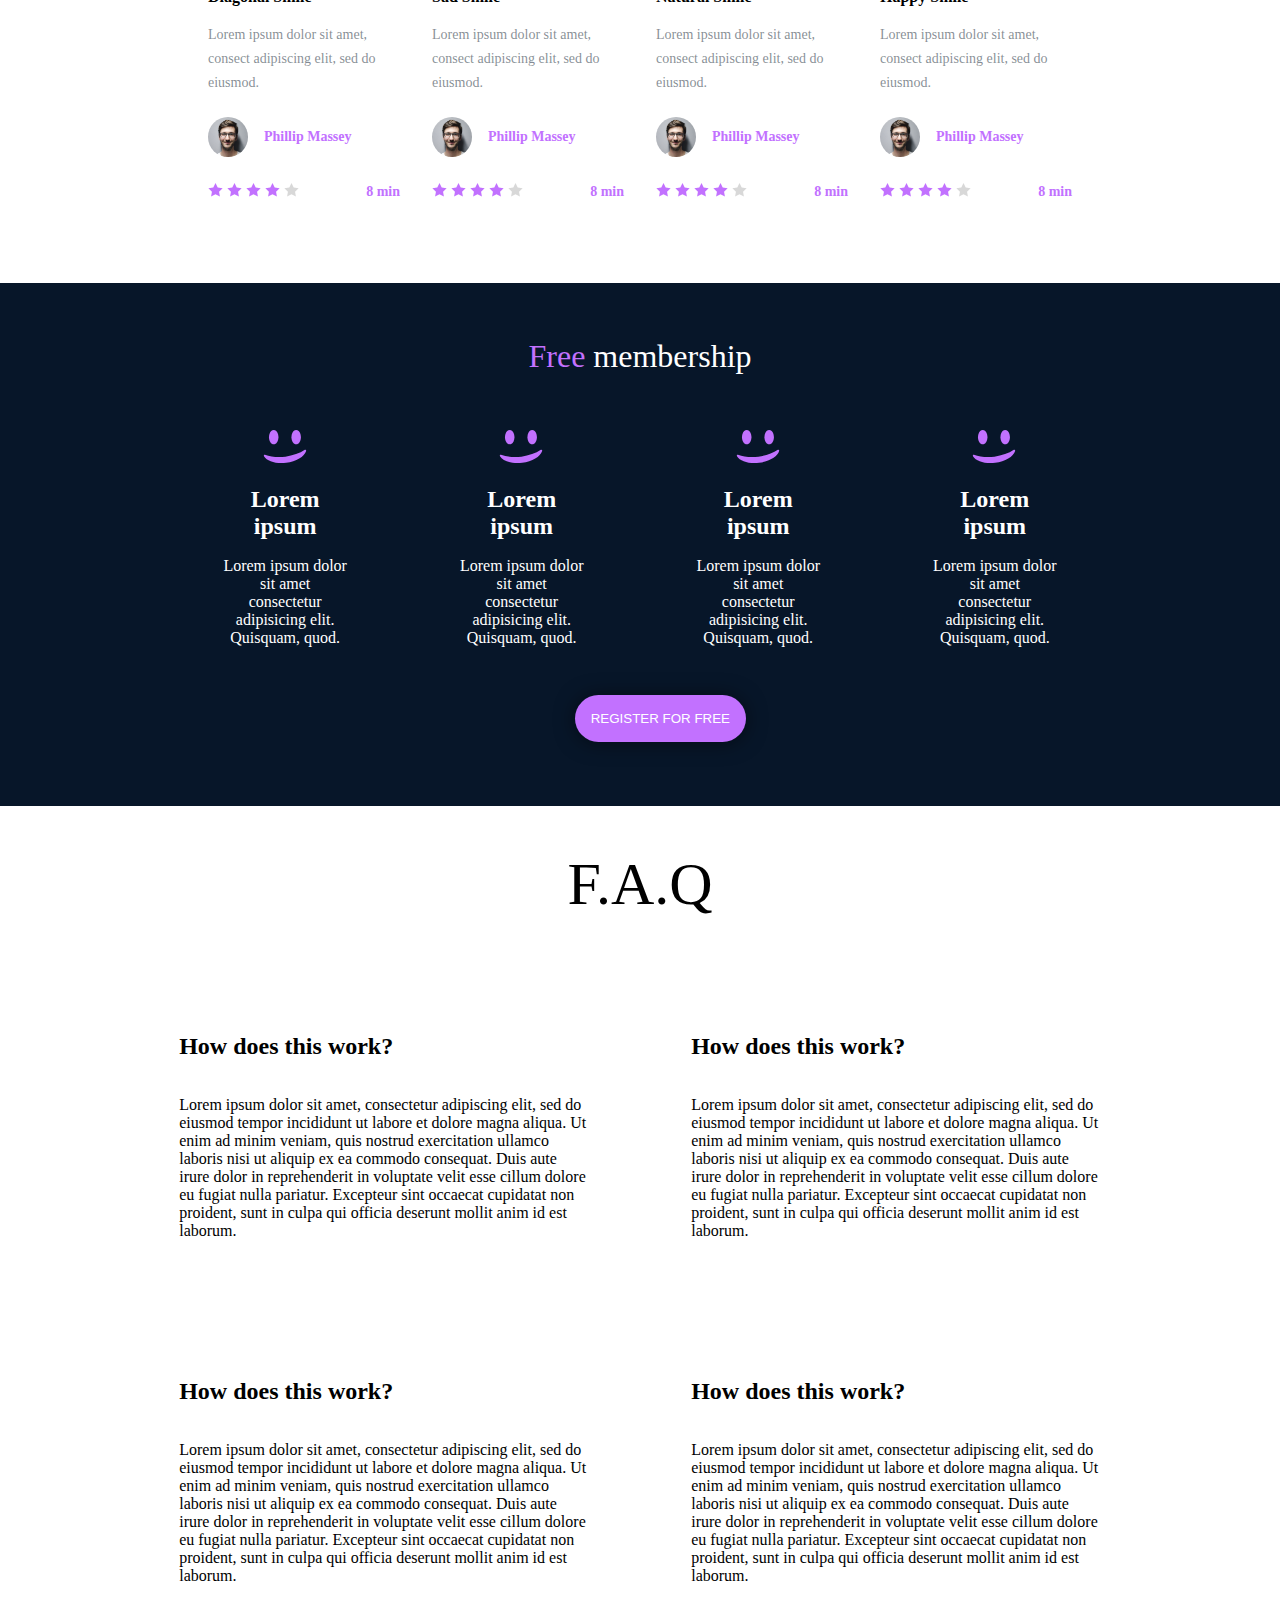
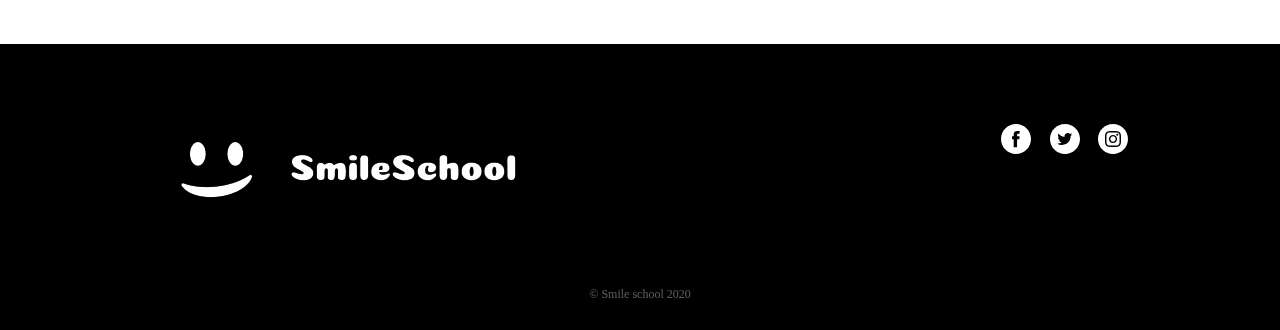
==== commit 7933ff96: "my web" ====
--- a/css_advanced/index.html
+++ b/css_advanced/index.html
@@ -7,7 +7,7 @@
     <meta name="viewport" content="width=device-width, initial-scale=1.0">
     <link rel="stylesheet" href="styles.css">
 </head>
-<body>
+<body class="works_on_smartphone">
 <header>
     <div class="logo"><a href="http://bitly.ws/Gkir"><img src="./imgs/smile_school_logo.png" alt="Smile school"></a>
     </div>
@@ -35,29 +35,25 @@
                 <div class="learn_card">
                     <img src="./imgs/Phillip.png" alt="Phillip Massey">
                     <h3>Phillip Massey</h3>
-                    <p>&NestedLessLess; Smile of the year &NestedGreaterGreater;</p>
-                    <p>2018 - 2019 </p>
+                    <p>&NestedLessLess; Smile of the year &NestedGreaterGreater;<br>2018 - 2019</p>
                 </div>
 
                 <div class="learn_card">
                     <img src="./imgs/Nannie.png" alt="Nannie Lawrence">
                     <h3>Nannie Lawrence</h3>
-                    <p>Best &NestedLessLess; little smile &NestedGreaterGreater;</p>
-                    <p>2017 </p>
+                    <p>Best &NestedLessLess; little smile &NestedGreaterGreater;<br>2017</p>
                 </div>
 
                 <div class="learn_card">
                     <img src="./imgs/Bruce.png" alt="Bruce Walters">
                     <h3>Bruce Walters</h3>
-                    <p>Best &NestedLessLess; Friend Smile &NestedGreaterGreater;</p>
-                    <p>live performance 2019 </p>
+                    <p>Best &NestedLessLess; Friend Smile &NestedGreaterGreater;<br>live performance 2019</p>
                 </div>
 
                 <div class="learn_card">
                     <img src="./imgs/Henry.png" alt="Henry Hughes">
                     <h3>Henry Hughes</h3>
-                    <p>&NestedLessLess; 24h smiles &NestedGreaterGreater; winner</p>
-                    <p>2016 - 2019 </p>
+                    <p>&NestedLessLess; 24h smiles &NestedGreaterGreater; winner<br>2016 - 2019</p>
                 </div>
             </div>
         </div>
